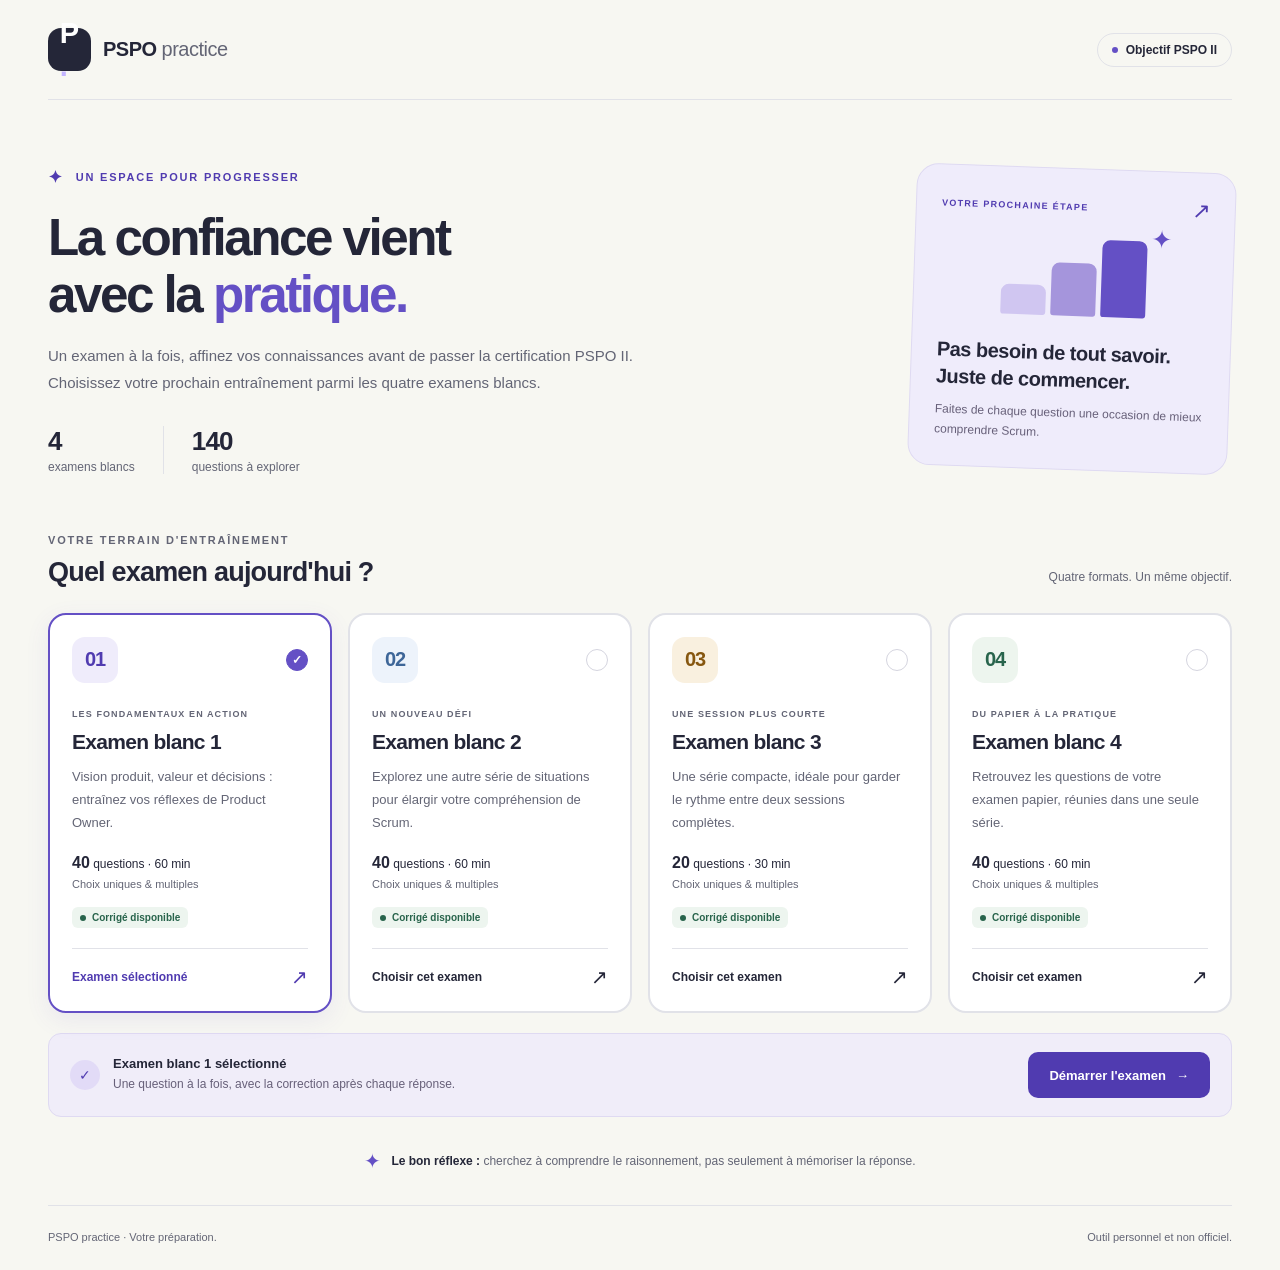
==== index.html @ ea87c930 "Initialisation de l'application PSPO Co-authored-by: Copilot <223556219+Copilot@users.noreply.github" ====
<!doctype html>
<html lang="fr">
  <head>
    <meta charset="utf-8">
    <meta name="viewport" content="width=device-width, initial-scale=1">
    <meta name="color-scheme" content="light">
    <meta name="theme-color" content="#f7f7f2">
    <meta name="description" content="Votre espace personnel pour vous préparer au PSPO II avec quatre examens blancs.">
    <title>PSPO II — Votre espace d'entraînement</title>
    <link rel="stylesheet" href="styles.css">
  </head>
  <body>
    <a class="skip-link" href="#exams">Aller aux examens</a>

    <div class="page-shell">
      <header class="site-header">
        <a class="brand" href="./index.html" aria-label="PSPO Practice, accueil">
          <span class="brand-mark" aria-hidden="true">P<span>.</span></span>
          <span class="brand-name">PSPO<span>practice</span></span>
        </a>
        <span class="header-badge"><span aria-hidden="true"></span> Objectif PSPO II</span>
      </header>

      <main>
        <section class="hero" aria-labelledby="hero-title">
          <div class="hero-copy">
            <p class="eyebrow"><span aria-hidden="true">✦</span> UN ESPACE POUR PROGRESSER</p>
            <h1 id="hero-title">La confiance vient<br>avec la <span>pratique.</span></h1>
            <p class="hero-description">Un examen à la fois, affinez vos connaissances avant de passer la certification PSPO II.<br class="desktop-break"> Choisissez votre prochain entraînement parmi les quatre examens blancs.</p>

            <div class="hero-stats" aria-label="Votre bibliothèque d'entraînement">
              <div><strong>4</strong><span>examens blancs</span></div>
              <div><strong>140</strong><span>questions à explorer</span></div>
            </div>
          </div>

          <aside class="hero-note" aria-labelledby="note-title">
            <div class="note-top"><span class="note-tag">VOTRE PROCHAINE ÉTAPE</span><span aria-hidden="true">↗</span></div>
            <div class="note-art" aria-hidden="true">
              <span class="step step-one"></span>
              <span class="step step-two"></span>
              <span class="step step-three"></span>
              <span class="step-spark">✦</span>
            </div>
            <h2 id="note-title">Pas besoin de tout savoir.<br>Juste de commencer.</h2>
            <p>Faites de chaque question une occasion de mieux comprendre Scrum.</p>
          </aside>
        </section>

        <form class="exam-section" id="exams" aria-labelledby="exams-title" action="exam.html" method="get">
          <div class="section-heading">
            <div>
              <p class="eyebrow">VOTRE TERRAIN D'ENTRAÎNEMENT</p>
              <h2 id="exams-title">Quel examen aujourd'hui ?</h2>
            </div>
            <p>Quatre formats. Un même objectif.</p>
          </div>

          <fieldset class="exam-selector">
            <legend class="visually-hidden">Sélectionnez un examen blanc</legend>
            <div class="exam-grid">
              <div class="exam-option">
                <input class="exam-radio" type="radio" name="exam" id="exam-1" value="1" checked aria-describedby="exam-1-description exam-1-status">
                <label class="exam-card" for="exam-1">
                  <span class="card-top"><span class="exam-number">01</span><span class="selection-indicator" aria-hidden="true">✓</span></span>
                  <span class="card-category">LES FONDAMENTAUX EN ACTION</span>
                  <span class="card-title">Examen blanc 1</span>
                  <span class="card-description" id="exam-1-description">Vision produit, valeur et décisions : entraînez vos réflexes de Product Owner.</span>
                  <span class="card-meta"><span><strong>40</strong> questions · 60 min</span><span>Choix uniques &amp; multiples</span></span>
                  <span class="status status-ready" id="exam-1-status"><span aria-hidden="true"></span> Corrigé disponible</span>
                  <span class="card-action"><span class="unselected-label">Choisir cet examen</span><span class="selected-label">Examen sélectionné</span><span class="action-arrow" aria-hidden="true">↗</span></span>
                </label>
              </div>

              <div class="exam-option">
                <input class="exam-radio" type="radio" name="exam" id="exam-2" value="2" aria-describedby="exam-2-description exam-2-status">
                <label class="exam-card" for="exam-2">
                  <span class="card-top"><span class="exam-number">02</span><span class="selection-indicator" aria-hidden="true">✓</span></span>
                  <span class="card-category">UN NOUVEAU DÉFI</span>
                  <span class="card-title">Examen blanc 2</span>
                  <span class="card-description" id="exam-2-description">Explorez une autre série de situations pour élargir votre compréhension de Scrum.</span>
                  <span class="card-meta"><span><strong>40</strong> questions · 60 min</span><span>Choix uniques &amp; multiples</span></span>
                  <span class="status status-ready" id="exam-2-status"><span aria-hidden="true"></span> Corrigé disponible</span>
                  <span class="card-action"><span class="unselected-label">Choisir cet examen</span><span class="selected-label">Examen sélectionné</span><span class="action-arrow" aria-hidden="true">↗</span></span>
                </label>
              </div>

              <div class="exam-option">
                <input class="exam-radio" type="radio" name="exam" id="exam-3" value="3" aria-describedby="exam-3-description exam-3-status">
                <label class="exam-card" for="exam-3">
                  <span class="card-top"><span class="exam-number">03</span><span class="selection-indicator" aria-hidden="true">✓</span></span>
                  <span class="card-category">UNE SESSION PLUS COURTE</span>
                  <span class="card-title">Examen blanc 3</span>
                  <span class="card-description" id="exam-3-description">Une série compacte, idéale pour garder le rythme entre deux sessions complètes.</span>
                  <span class="card-meta"><span><strong>20</strong> questions · 30 min</span><span>Choix uniques &amp; multiples</span></span>
                  <span class="status status-ready" id="exam-3-status"><span aria-hidden="true"></span> Corrigé disponible</span>
                  <span class="card-action"><span class="unselected-label">Choisir cet examen</span><span class="selected-label">Examen sélectionné</span><span class="action-arrow" aria-hidden="true">↗</span></span>
                </label>
              </div>

              <div class="exam-option">
                <input class="exam-radio" type="radio" name="exam" id="exam-4" value="4" aria-describedby="exam-4-description exam-4-status">
                <label class="exam-card" for="exam-4">
                  <span class="card-top"><span class="exam-number">04</span><span class="selection-indicator" aria-hidden="true">✓</span></span>
                  <span class="card-category">DU PAPIER À LA PRATIQUE</span>
                  <span class="card-title">Examen blanc 4</span>
                  <span class="card-description" id="exam-4-description">Retrouvez les questions de votre examen papier, réunies dans une seule série.</span>
                  <span class="card-meta"><span><strong>40</strong> questions · 60 min</span><span>Choix uniques &amp; multiples</span></span>
                  <span class="status status-ready" id="exam-4-status"><span aria-hidden="true"></span> Corrigé disponible</span>
                  <span class="card-action"><span class="unselected-label">Choisir cet examen</span><span class="selected-label">Examen sélectionné</span><span class="action-arrow" aria-hidden="true">↗</span></span>
                </label>
              </div>
            </div>

            <div class="selection-summary">
              <span class="summary-icon" aria-hidden="true">✓</span>
              <div>
                <p class="summary-title">
                  <span class="summary-exam summary-exam-1">Examen blanc 1 sélectionné</span>
                  <span class="summary-exam summary-exam-2">Examen blanc 2 sélectionné</span>
                  <span class="summary-exam summary-exam-3">Examen blanc 3 sélectionné</span>
                  <span class="summary-exam summary-exam-4">Examen blanc 4 sélectionné</span>
                </p>
                <p class="summary-description">Une question à la fois, avec la correction après chaque réponse.</p>
              </div>
              <button class="primary-button start-button" type="submit">Démarrer l'examen <span aria-hidden="true">→</span></button>
            </div>
          </fieldset>
        </form>

        <aside class="learning-tip">
          <span class="tip-icon" aria-hidden="true">✦</span>
          <p><strong>Le bon réflexe :</strong> cherchez à comprendre le raisonnement, pas seulement à mémoriser la réponse.</p>
        </aside>
      </main>

      <footer class="site-footer">
        <span>PSPO practice <span aria-hidden="true">·</span> Votre préparation.</span>
        <span>Outil personnel et non officiel.</span>
      </footer>
    </div>
  </body>
</html>
---- styles.css ----
:root {
  color-scheme: light;
  --background: #f7f7f2;
  --surface: #fff;
  --ink: #242638;
  --muted: #636575;
  --purple: #6450c5;
  --purple-dark: #503bb0;
  --purple-soft: #efecfb;
  --border: #e1e2e8;
  --green: #28644c;
  --amber: #865710;
  font-family: "Segoe UI", Arial, sans-serif;
  color: var(--ink);
  background: var(--background);
}

* {
  box-sizing: border-box;
}

body {
  margin: 0;
}

a {
  color: inherit;
}

.page-shell {
  width: min(1320px, calc(100% - 96px));
  margin-inline: auto;
}

.site-header {
  display: flex;
  align-items: center;
  justify-content: space-between;
  padding-block: 28px;
  border-bottom: 1px solid var(--border);
}

.brand {
  display: inline-flex;
  align-items: center;
  gap: 12px;
  text-decoration: none;
}

.brand-mark {
  display: grid;
  place-content: center;
  width: 43px;
  height: 43px;
  border-radius: 13px;
  background: var(--ink);
  color: white;
  font-size: 29px;
  font-weight: 800;
  letter-spacing: -4px;
  padding-right: 4px;
}

.brand-mark span {
  color: #c3b4ff;
}

.brand-name {
  font-size: 20px;
  font-weight: 750;
  letter-spacing: -0.5px;
}

.brand-name > span {
  margin-left: 5px;
  color: var(--muted);
  font-weight: 400;
}

.header-badge {
  display: inline-flex;
  align-items: center;
  gap: 8px;
  border: 1px solid var(--border);
  border-radius: 100px;
  padding: 9px 14px;
  font-size: 12px;
  font-weight: 600;
}

.header-badge > span,
.status > span {
  width: 6px;
  height: 6px;
  flex-shrink: 0;
  border-radius: 50%;
  background: currentColor;
}

.header-badge > span {
  color: var(--purple);
}

.hero {
  display: grid;
  grid-template-columns: minmax(0, 1fr) 320px;
  align-items: center;
  gap: 64px;
  padding-block: 64px 58px;
}

.eyebrow {
  margin: 0;
  color: var(--muted);
  font-size: 11px;
  font-weight: 700;
  letter-spacing: 1.8px;
  line-height: 1.6;
}

.hero .eyebrow {
  color: var(--purple-dark);
}

.eyebrow > span {
  margin-right: 7px;
  font-size: 17px;
  vertical-align: middle;
}

h1 {
  margin: 19px 0;
  font-size: clamp(38px, 4vw, 58px);
  font-weight: 750;
  letter-spacing: -2.5px;
  line-height: 1.1;
}

h1 > span {
  color: var(--purple);
}

.hero-description {
  margin: 0;
  color: var(--muted);
  font-size: 15px;
  line-height: 1.8;
}

.hero-stats {
  display: flex;
  gap: 28px;
  margin-top: 30px;
}

.hero-stats > div {
  display: flex;
  flex-direction: column;
  gap: 3px;
}

.hero-stats > div + div {
  padding-left: 28px;
  border-left: 1px solid var(--border);
}

.hero-stats strong {
  font-size: 26px;
  font-weight: 700;
  line-height: 1.2;
  letter-spacing: -0.8px;
}

.hero-stats span {
  color: var(--muted);
  font-size: 12px;
}

.hero-note {
  padding: 25px;
  border: 1px solid #dfdaf2;
  border-radius: 22px;
  background: var(--purple-soft);
  transform: rotate(2deg);
}

.note-top {
  display: flex;
  align-items: center;
  justify-content: space-between;
  color: var(--purple-dark);
}

.note-tag {
  font-size: 9px;
  font-weight: 700;
  letter-spacing: 1.3px;
}

.note-top > span:last-child {
  font-size: 22px;
}

.note-art {
  position: relative;
  display: flex;
  align-items: end;
  justify-content: center;
  gap: 5px;
  height: 108px;
  padding-bottom: 12px;
}

.step {
  width: 45px;
  border-radius: 8px 8px 3px 3px;
}

.step-one {
  height: 30px;
  background: #d0c6f1;
}

.step-two {
  height: 53px;
  background: #a595dc;
}

.step-three {
  height: 77px;
  background: var(--purple);
}

.step-spark {
  position: absolute;
  top: 2px;
  right: 37px;
  color: var(--purple);
  font-size: 25px;
}

.hero-note h2 {
  margin: 12px 0 9px;
  font-size: 20px;
  font-weight: 650;
  letter-spacing: -0.5px;
  line-height: 1.35;
}

.hero-note p {
  margin: 0;
  color: #676079;
  font-size: 12px;
  line-height: 1.7;
}

.section-heading {
  display: flex;
  align-items: end;
  justify-content: space-between;
  gap: 20px;
  margin-bottom: 25px;
}

.section-heading h2 {
  margin: 7px 0 0;
  font-size: 27px;
  font-weight: 650;
  letter-spacing: -0.8px;
}

.section-heading > p {
  margin: 0 0 4px;
  color: var(--muted);
  font-size: 12px;
}

.exam-selector {
  min-width: 0;
  margin: 0;
  padding: 0;
  border: 0;
}

.exam-grid {
  display: grid;
  grid-template-columns: repeat(4, minmax(0, 1fr));
  gap: 16px;
}

.exam-option {
  position: relative;
  min-width: 0;
}

.exam-radio,
.visually-hidden {
  position: absolute;
  width: 1px;
  height: 1px;
  margin: -1px;
  padding: 0;
  overflow: hidden;
  clip-path: inset(50%);
  white-space: nowrap;
  border: 0;
}

.exam-card {
  display: flex;
  flex-direction: column;
  height: 100%;
  padding: 22px;
  border: 2px solid var(--border);
  border-radius: 18px;
  background: var(--surface);
  cursor: pointer;
  transition: border-color 160ms ease, box-shadow 160ms ease, transform 160ms ease;
}

.exam-card:hover {
  transform: translateY(-3px);
  border-color: #a898de;
}

.exam-radio:checked + .exam-card {
  border-color: var(--purple);
  box-shadow: 0 7px 24px rgb(100 80 197 / 9%);
}

.exam-radio:focus-visible + .exam-card {
  outline: 3px solid var(--purple-dark);
  outline-offset: 4px;
}

.card-top {
  display: flex;
  align-items: center;
  justify-content: space-between;
  margin-bottom: 25px;
}

.exam-number {
  display: grid;
  place-items: center;
  width: 46px;
  height: 46px;
  border-radius: 13px;
  background: var(--purple-soft);
  color: var(--purple-dark);
  font-size: 20px;
  font-weight: 650;
  letter-spacing: -1px;
}

.exam-option:nth-child(2) .exam-number {
  background: #edf3fb;
  color: #3e6698;
}

.exam-option:nth-child(3) .exam-number {
  background: #f9f0df;
  color: var(--amber);
}

.exam-option:nth-child(4) .exam-number {
  background: #edf5ee;
  color: var(--green);
}

.selection-indicator {
  display: grid;
  place-items: center;
  width: 22px;
  height: 22px;
  border: 1px solid #d5d5df;
  border-radius: 50%;
  color: transparent;
  font-size: 12px;
  font-weight: 700;
}

.exam-radio:checked + .exam-card .selection-indicator {
  border-color: var(--purple);
  background: var(--purple);
  color: white;
}

.card-category {
  color: var(--muted);
  font-size: 9px;
  font-weight: 650;
  letter-spacing: 1.1px;
  line-height: 1.5;
}

.card-title {
  margin-top: 9px;
  font-size: 21px;
  font-weight: 700;
  letter-spacing: -0.7px;
}

.card-description {
  flex-grow: 1;
  margin-block: 12px 20px;
  color: var(--muted);
  font-size: 13px;
  line-height: 1.75;
}

.card-meta {
  display: flex;
  flex-direction: column;
  gap: 6px;
  font-size: 12px;
}

.card-meta strong {
  font-size: 16px;
  font-weight: 700;
}

.card-meta > span:last-child {
  color: var(--muted);
  font-size: 11px;
}

.status {
  display: inline-flex;
  align-items: center;
  align-self: start;
  gap: 6px;
  margin-block: 17px 20px;
  padding: 5px 8px;
  border-radius: 6px;
  font-size: 10px;
  font-weight: 600;
}

.status-ready {
  color: var(--green);
  background: #edf5ef;
}

.status-pending {
  color: var(--amber);
  background: #fbf3e3;
}

.card-action {
  display: flex;
  align-items: center;
  justify-content: space-between;
  gap: 6px;
  padding-top: 16px;
  border-top: 1px solid var(--border);
  font-size: 12px;
  font-weight: 600;
}

.action-arrow {
  font-size: 20px;
  font-weight: 400;
}

.selected-label,
.summary-exam {
  display: none;
}

.exam-radio:checked + .exam-card .unselected-label {
  display: none;
}

.exam-radio:checked + .exam-card .selected-label {
  display: inline;
}

.exam-radio:checked + .exam-card .card-action {
  color: var(--purple-dark);
}

.selection-summary {
  display: flex;
  align-items: center;
  gap: 13px;
  margin-top: 20px;
  padding: 18px 21px;
  border: 1px solid #dfdaf2;
  border-radius: 13px;
  background: #f0edf9;
}

.summary-icon {
  display: grid;
  flex-shrink: 0;
  place-items: center;
  width: 30px;
  height: 30px;
  border-radius: 50%;
  color: var(--purple-dark);
  background: #e2dbf7;
  font-size: 14px;
}

.summary-title {
  margin: 0;
  font-size: 13px;
  font-weight: 650;
}

.summary-description {
  margin: 4px 0 0;
  color: #676079;
  font-size: 12px;
  line-height: 1.6;
}

.exam-selector:has(#exam-1:checked) .summary-exam-1,
.exam-selector:has(#exam-2:checked) .summary-exam-2,
.exam-selector:has(#exam-3:checked) .summary-exam-3,
.exam-selector:has(#exam-4:checked) .summary-exam-4 {
  display: inline;
}

.selection-summary > div {
  flex: 1;
  min-width: 0;
}

.primary-button,
.secondary-button {
  display: inline-flex;
  align-items: center;
  justify-content: center;
  gap: 10px;
  min-height: 46px;
  padding: 12px 20px;
  border: 1px solid transparent;
  border-radius: 10px;
  font: inherit;
  font-size: 13px;
  font-weight: 600;
  text-decoration: none;
  cursor: pointer;
}

.primary-button {
  color: white;
  background: var(--purple-dark);
}

.primary-button:hover:not(:disabled) {
  background: #40308d;
}

.primary-button:disabled {
  color: #646474;
  background: #e7e7ee;
  cursor: not-allowed;
}

.secondary-button {
  border-color: var(--border);
  color: var(--ink);
  background: var(--surface);
}

.secondary-button:hover {
  border-color: var(--purple);
}

.primary-button:focus-visible,
.secondary-button:focus-visible {
  outline: 3px solid var(--purple);
  outline-offset: 4px;
}

.start-button {
  flex-shrink: 0;
}

.learning-tip {
  display: flex;
  align-items: center;
  justify-content: center;
  gap: 10px;
  margin-block: 32px;
}

.tip-icon {
  color: var(--purple);
  font-size: 20px;
}

.learning-tip p {
  margin: 0;
  color: var(--muted);
  font-size: 12px;
  line-height: 1.8;
}

.learning-tip strong {
  color: var(--ink);
  font-weight: 650;
}

.site-footer {
  display: flex;
  justify-content: space-between;
  gap: 20px;
  padding-block: 23px;
  border-top: 1px solid var(--border);
  color: var(--muted);
  font-size: 11px;
  line-height: 1.6;
}

.skip-link {
  position: absolute;
  top: -100px;
  left: 20px;
  z-index: 1;
  padding: 12px 18px;
  border-radius: 8px;
  color: white;
  background: var(--purple-dark);
}

.skip-link:focus {
  top: 12px;
}

.brand:focus-visible {
  outline: 3px solid var(--purple);
  outline-offset: 6px;
  border-radius: 4px;
}

@media (max-width: 1150px) {
  .page-shell {
    width: calc(100% - 64px);
  }

  .hero {
    gap: 32px;
    grid-template-columns: minmax(0, 1fr) 280px;
  }

  .desktop-break {
    display: none;
  }

  .exam-grid {
    grid-template-columns: repeat(2, minmax(0, 1fr));
  }
}

@media (max-width: 720px) {
  .page-shell {
    width: calc(100% - 40px);
  }

  .site-header {
    padding-block: 20px;
  }

  .brand-name {
    font-size: 17px;
  }

  .header-badge {
    padding: 8px 10px;
    font-size: 10px;
  }

  .hero {
    grid-template-columns: 1fr;
    gap: 28px;
    padding-block: 38px;
  }

  h1 {
    font-size: clamp(36px, 7.5vw, 50px);
    letter-spacing: -1.8px;
  }

  .hero-description {
    font-size: 14px;
  }

  .hero-stats {
    gap: 18px;
  }

  .hero-stats > div + div {
    padding-left: 18px;
  }

  .hero-stats span {
    font-size: 11px;
  }

  .hero-note {
    display: none;
  }

  .section-heading {
    align-items: start;
    flex-direction: column;
    gap: 10px;
  }

  .section-heading h2 {
    font-size: 24px;
  }

  .selection-summary {
    flex-wrap: wrap;
  }

  .start-button {
    width: 100%;
  }

  .learning-tip {
    align-items: start;
  }

  .site-footer {
    flex-direction: column;
    gap: 6px;
  }
}

@media (max-width: 480px) {
  .exam-grid {
    grid-template-columns: 1fr;
  }

  .exam-card {
    padding: 22px;
  }

  .card-top {
    margin-bottom: 18px;
  }

  .hero-stats {
    gap: 12px;
  }

  .hero-stats > div + div {
    padding-left: 12px;
  }
}

@media (prefers-reduced-motion: reduce) {
  .exam-card {
    transition: none;
  }

  .exam-card:hover {
    transform: none;
  }
}
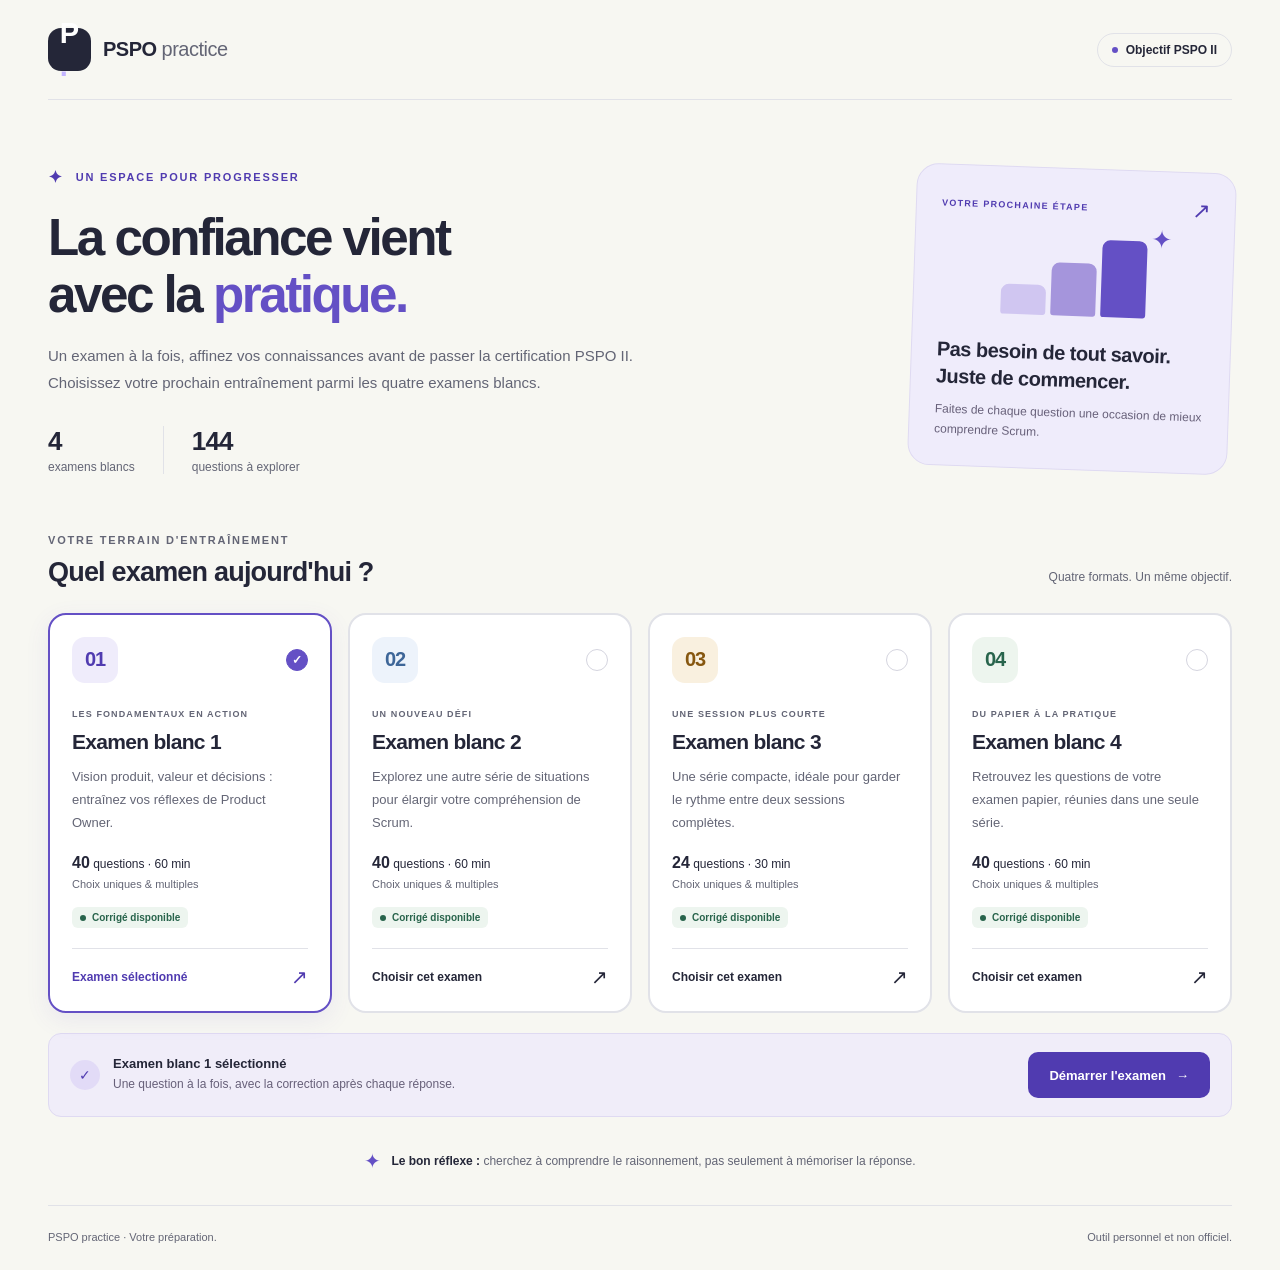
==== commit f927a824: "Ajout de la navigation, des favoris et du bilan des examens Ajout du retour aux questions, de la nav" ====
--- a/index.html
+++ b/index.html
@@ -30,7 +30,7 @@
 
             <div class="hero-stats" aria-label="Votre bibliothèque d'entraînement">
               <div><strong>4</strong><span>examens blancs</span></div>
-              <div><strong>140</strong><span>questions à explorer</span></div>
+              <div><strong>144</strong><span>questions à explorer</span></div>
             </div>
           </div>
 
@@ -92,7 +92,7 @@
                   <span class="card-category">UNE SESSION PLUS COURTE</span>
                   <span class="card-title">Examen blanc 3</span>
                   <span class="card-description" id="exam-3-description">Une série compacte, idéale pour garder le rythme entre deux sessions complètes.</span>
-                  <span class="card-meta"><span><strong>20</strong> questions · 30 min</span><span>Choix uniques &amp; multiples</span></span>
+                  <span class="card-meta"><span><strong>24</strong> questions · 30 min</span><span>Choix uniques &amp; multiples</span></span>
                   <span class="status status-ready" id="exam-3-status"><span aria-hidden="true"></span> Corrigé disponible</span>
                   <span class="card-action"><span class="unselected-label">Choisir cet examen</span><span class="selected-label">Examen sélectionné</span><span class="action-arrow" aria-hidden="true">↗</span></span>
                 </label>
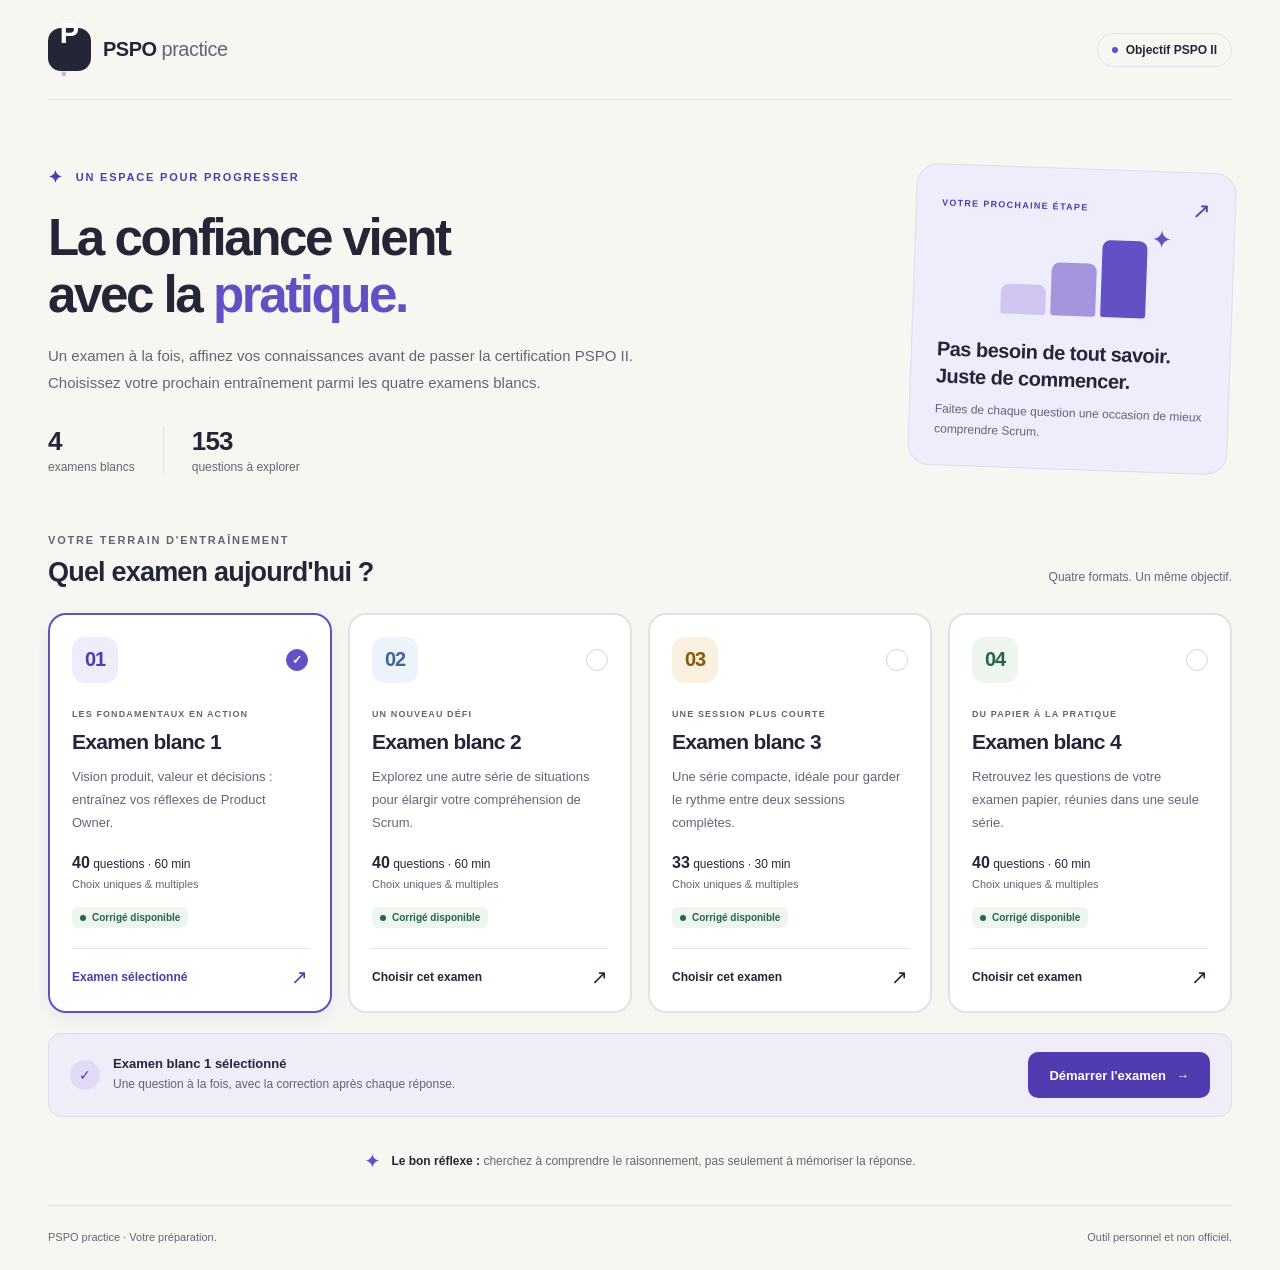
==== commit e0a08a37: "Ajoute neuf questions corrigées à l'examen 3 Vérifie l'absence de doublons et met à jour les compteu" ====
--- a/index.html
+++ b/index.html
@@ -30,7 +30,7 @@
 
             <div class="hero-stats" aria-label="Votre bibliothèque d'entraînement">
               <div><strong>4</strong><span>examens blancs</span></div>
-              <div><strong>144</strong><span>questions à explorer</span></div>
+              <div><strong>153</strong><span>questions à explorer</span></div>
             </div>
           </div>
 
@@ -92,7 +92,7 @@
                   <span class="card-category">UNE SESSION PLUS COURTE</span>
                   <span class="card-title">Examen blanc 3</span>
                   <span class="card-description" id="exam-3-description">Une série compacte, idéale pour garder le rythme entre deux sessions complètes.</span>
-                  <span class="card-meta"><span><strong>24</strong> questions · 30 min</span><span>Choix uniques &amp; multiples</span></span>
+                  <span class="card-meta"><span><strong>33</strong> questions · 30 min</span><span>Choix uniques &amp; multiples</span></span>
                   <span class="status status-ready" id="exam-3-status"><span aria-hidden="true"></span> Corrigé disponible</span>
                   <span class="card-action"><span class="unselected-label">Choisir cet examen</span><span class="selected-label">Examen sélectionné</span><span class="action-arrow" aria-hidden="true">↗</span></span>
                 </label>
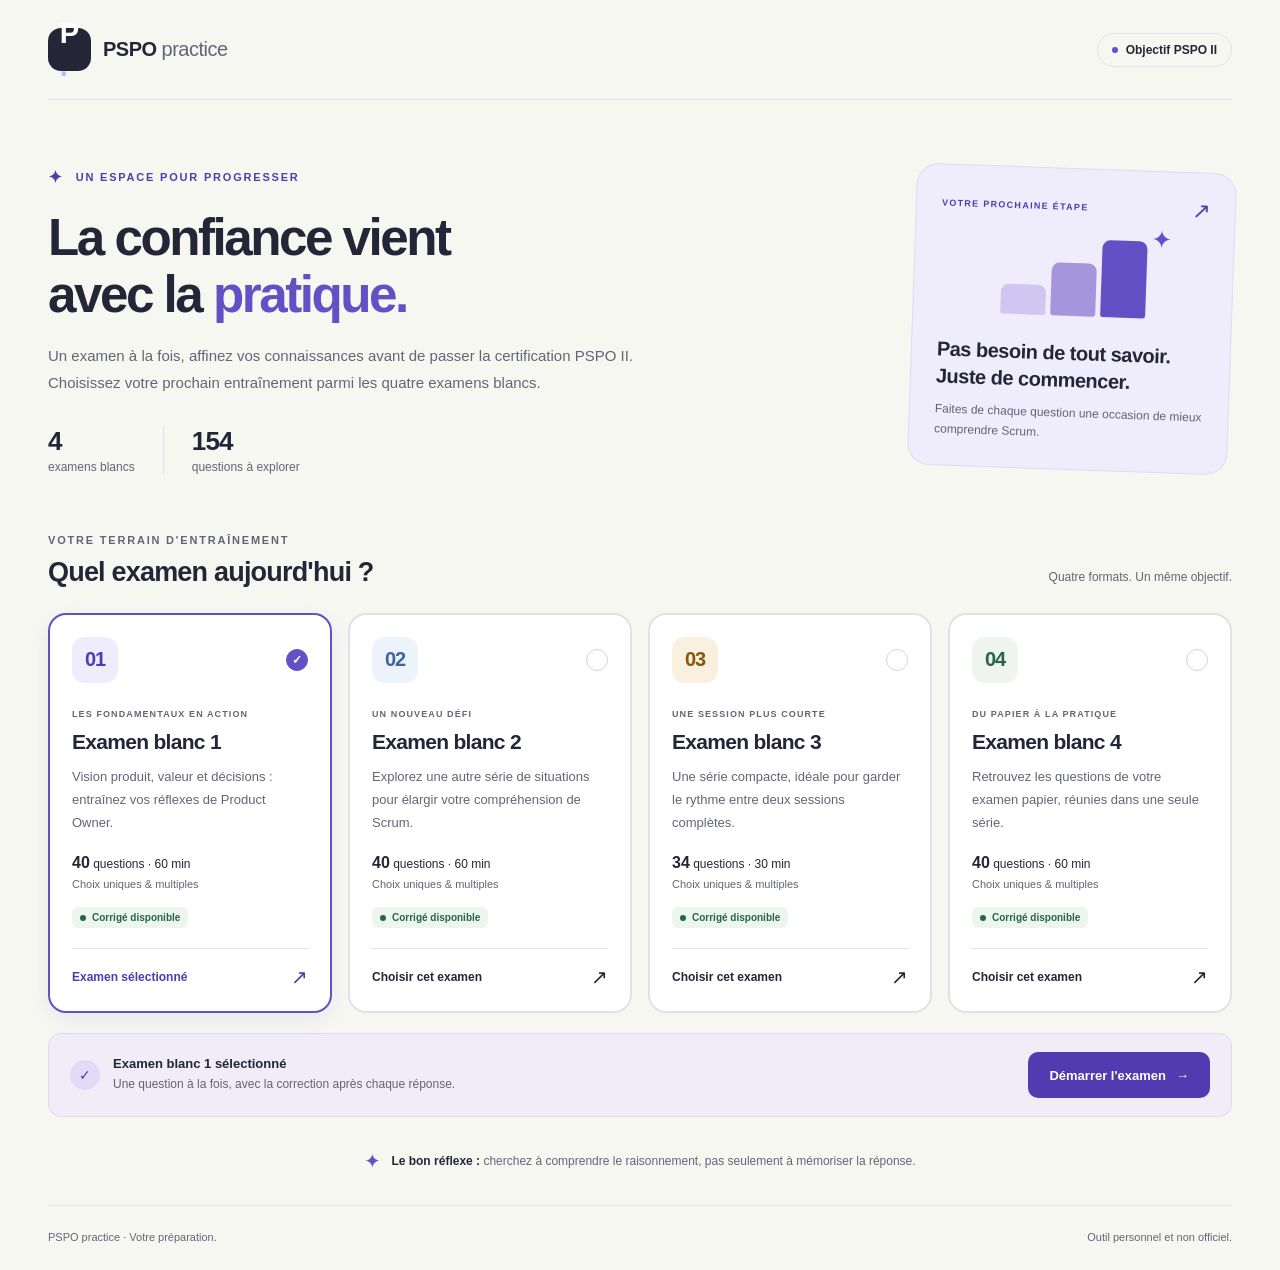
==== commit 649ab635: "Ajoute une question à l'examen 3 et l'export JSON complet Inclut les 154 questions et corrigés des q" ====
--- a/index.html
+++ b/index.html
@@ -30,7 +30,7 @@
 
             <div class="hero-stats" aria-label="Votre bibliothèque d'entraînement">
               <div><strong>4</strong><span>examens blancs</span></div>
-              <div><strong>153</strong><span>questions à explorer</span></div>
+              <div><strong>154</strong><span>questions à explorer</span></div>
             </div>
           </div>
 
@@ -92,7 +92,7 @@
                   <span class="card-category">UNE SESSION PLUS COURTE</span>
                   <span class="card-title">Examen blanc 3</span>
                   <span class="card-description" id="exam-3-description">Une série compacte, idéale pour garder le rythme entre deux sessions complètes.</span>
-                  <span class="card-meta"><span><strong>33</strong> questions · 30 min</span><span>Choix uniques &amp; multiples</span></span>
+                  <span class="card-meta"><span><strong>34</strong> questions · 30 min</span><span>Choix uniques &amp; multiples</span></span>
                   <span class="status status-ready" id="exam-3-status"><span aria-hidden="true"></span> Corrigé disponible</span>
                   <span class="card-action"><span class="unselected-label">Choisir cet examen</span><span class="selected-label">Examen sélectionné</span><span class="action-arrow" aria-hidden="true">↗</span></span>
                 </label>
